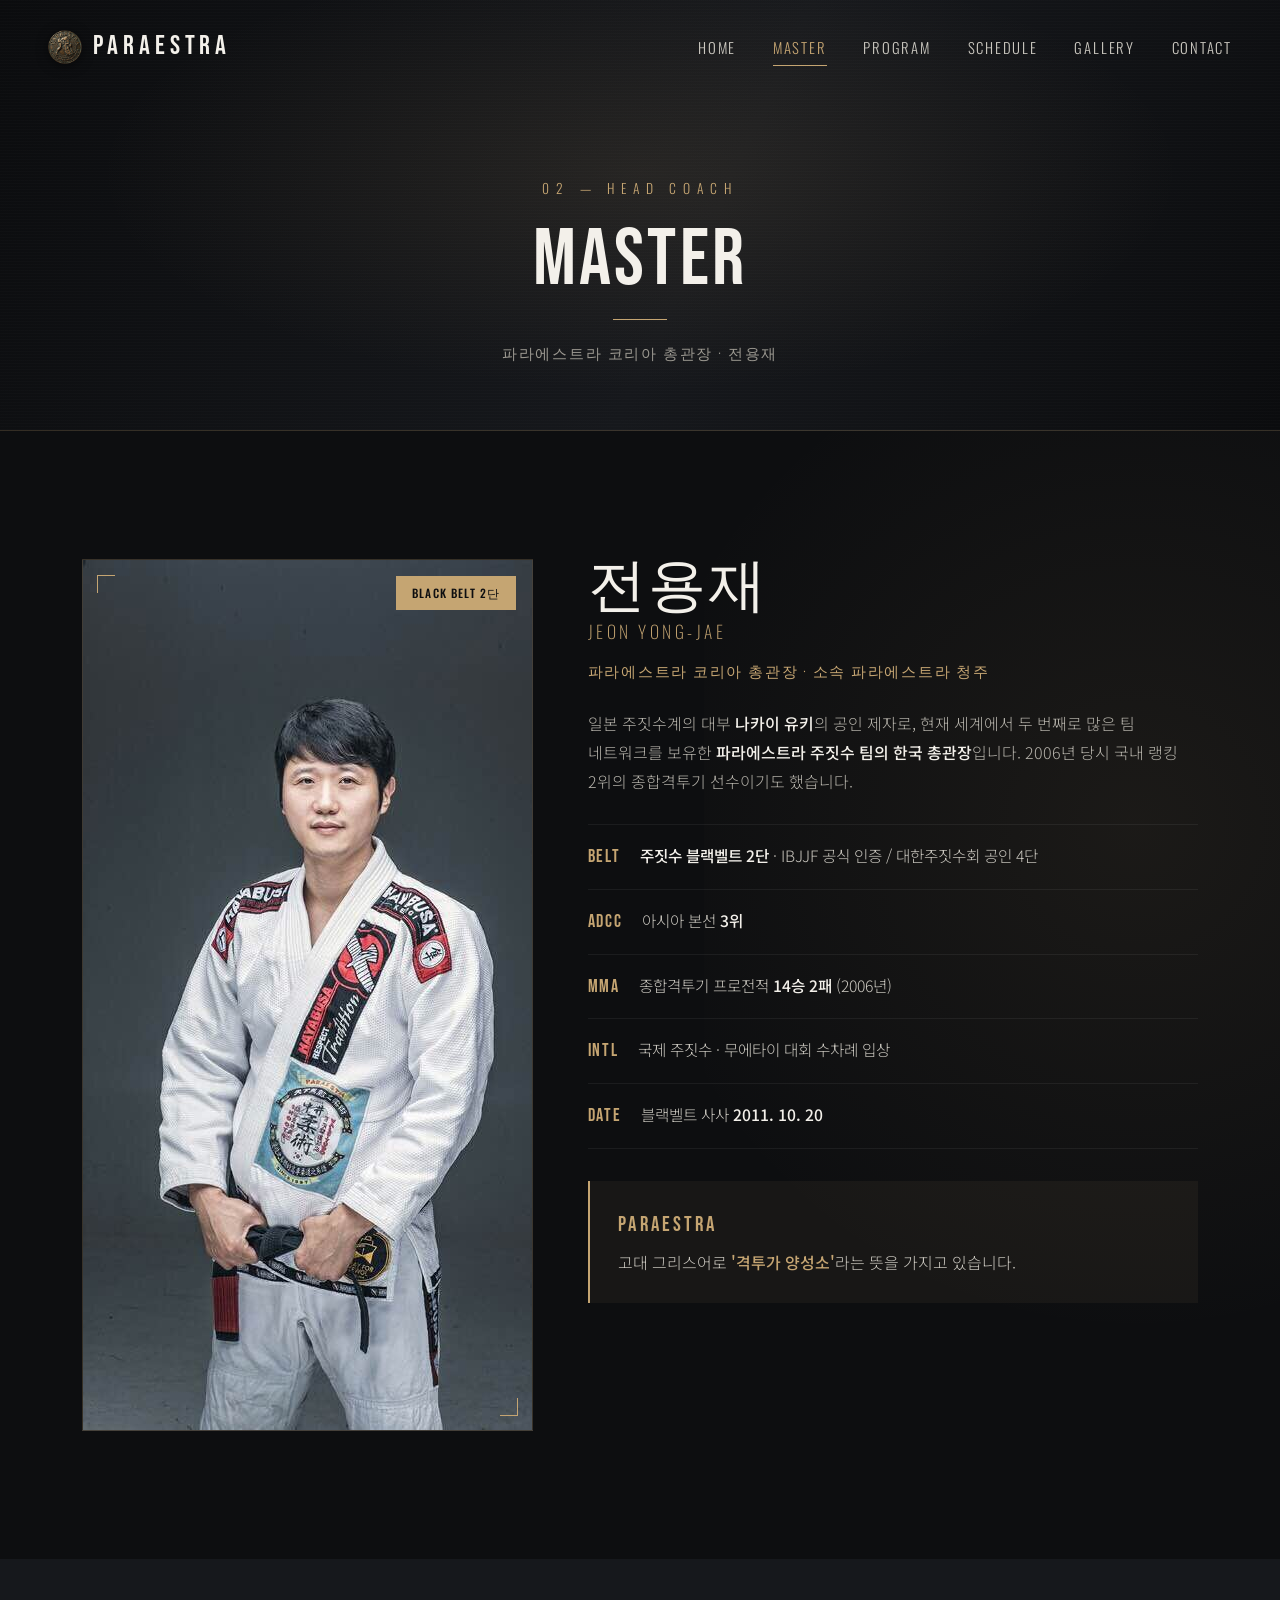
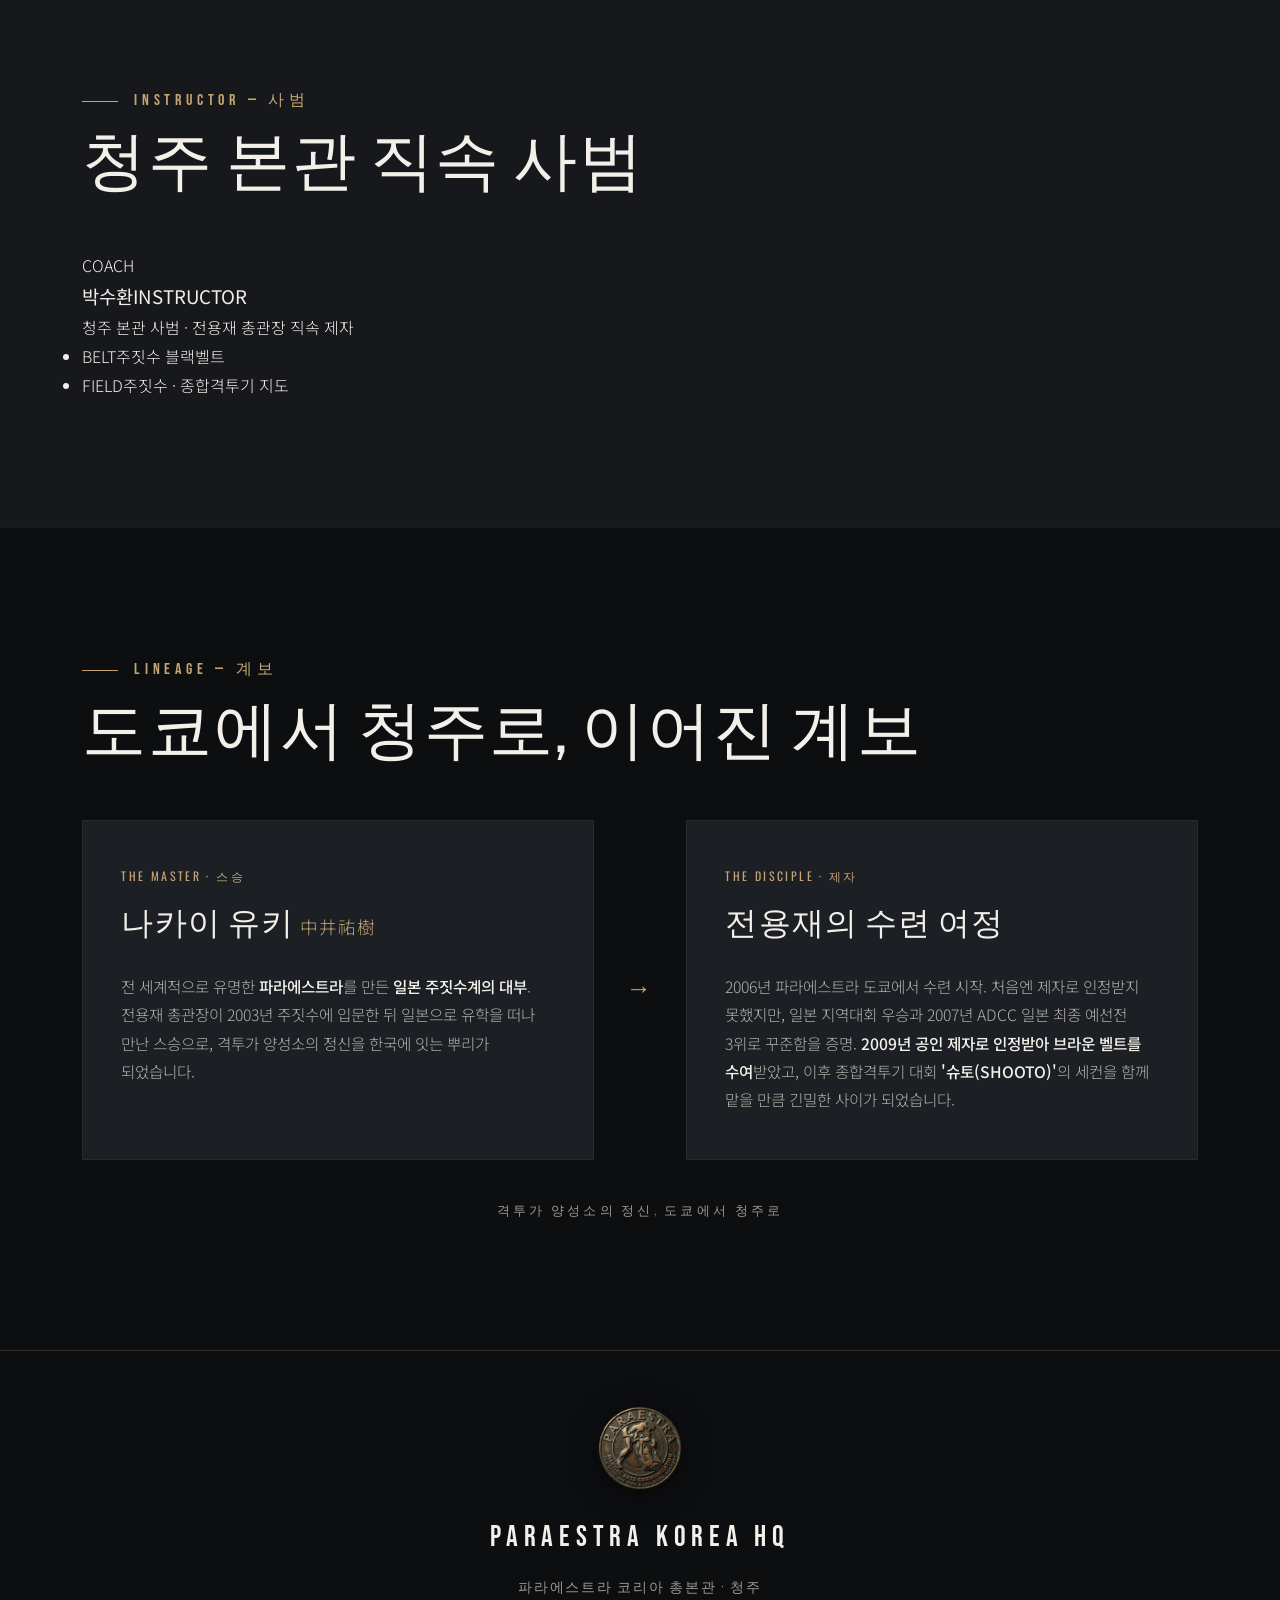
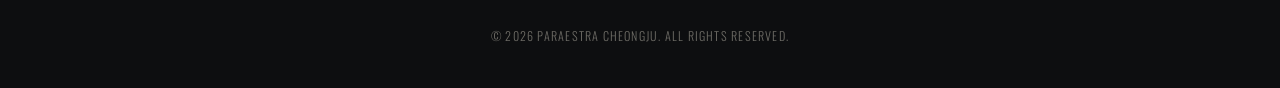
==== about.html @ 9a0b9398 "Add files via upload" ====
<!DOCTYPE html>
<html lang="ko">
<head>
<meta charset="UTF-8">
<meta name="viewport" content="width=device-width, initial-scale=1.0">
<title>PARAESTRA 청주 | 관장 소개</title>
<meta name="description" content="파라에스트라 코리아 총관장 전용재, 스승 나카이 유키로 이어지는 계보.">
<link rel="preconnect" href="https://fonts.googleapis.com">
<link rel="preconnect" href="https://fonts.gstatic.com" crossorigin>
<link href="https://fonts.googleapis.com/css2?family=Bebas+Neue&family=Oswald:wght@200;300;400;500;600&family=Noto+Sans+KR:wght@300;400;500;700&display=swap" rel="stylesheet">
<link rel="stylesheet" href="style.css">
</head>
<body class="subpage">
<header id="header">
  <a href="index.html" class="logo"><img class="logo-medal" src="logo.png" alt="">PARAESTRA</a>
  <button class="nav-toggle" id="navToggle" aria-label="menu">&#9776;</button>
  <nav id="nav">
    <a href="index.html">Home</a>
    <a href="about.html" class="active">Master</a>
    <a href="program.html">Program</a>
    <a href="schedule.html">Schedule</a>
    <a href="gallery.html">Gallery</a>
    <a href="contact.html">Contact</a>
  </nav>
</header>
<section class="page-top">
  <div class="pt-inner page-fade">
    <div class="pt-eye">02 — Head Coach</div>
    <h1>MASTER</h1>
    <div class="pt-vline"></div>
    <div class="pt-ko">파라에스트라 코리아 총관장 · 전용재</div>
  </div>
</section>

<section class="master" id="master" style="background:var(--bg)">
  <div class="wrap">
    <div class="master-grid">
      <div class="master-photo reveal">
        <span class="corner-tl"></span><span class="corner-br"></span>
        <span class="badge">Black Belt 2단</span>
        <img class="master-img" src="master.jpg" alt="전용재 총관장"
             onerror="this.style.display='none';this.nextElementSibling.style.display='block';">
        <div class="ph" style="display:none">
          <div class="mono">JEON</div>
          <p style="margin-top:.6rem;font-family:Oswald;font-weight:300;letter-spacing:.15em">관장님 사진<br><span style="font-size:.78rem;opacity:.6">master.jpg 로 교체</span></p>
        </div>
      </div>
      <div class="master-info reveal">
        <h2>전용재<span class="en">JEON YONG-JAE</span></h2>
        <div class="role">파라에스트라 코리아 총관장 · 소속 파라에스트라 청주</div>
        <p>일본 주짓수계의 대부 <b>나카이 유키</b>의 공인 제자로, 현재 세계에서 두 번째로 많은 팀 네트워크를 보유한 <b>파라에스트라 주짓수 팀의 한국 총관장</b>입니다. 2006년 당시 국내 랭킹 2위의 종합격투기 선수이기도 했습니다.</p>
        <ul class="records">
          <li><span class="k">BELT</span><span class="v"><b>주짓수 블랙벨트 2단</b> · IBJJF 공식 인증 / 대한주짓수회 공인 4단</span></li>
          <li><span class="k">ADCC</span><span class="v">아시아 본선 <b>3위</b></span></li>
          <li><span class="k">MMA</span><span class="v">종합격투기 프로전적 <b>14승 2패</b> (2006년)</span></li>
          <li><span class="k">INTL</span><span class="v">국제 주짓수 · 무에타이 대회 수차례 입상</span></li>
          <li><span class="k">DATE</span><span class="v">블랙벨트 사사 <b>2011. 10. 20</b></span></li>
        </ul>
        <div class="meaning">
          <span class="w">PARAESTRA</span>
          <p>고대 그리스어로 <b style="color:var(--gold)">'격투가 양성소'</b>라는 뜻을 가지고 있습니다.</p>
        </div>
      </div>
    </div>
  </div>
</section>

<!-- ===== 사범 소개 (정보는 아래 텍스트만 바꾸면 됩니다) ===== -->
<section class="coach" style="background:var(--bg2)">
  <div class="wrap">
    <div class="sec-head reveal">
      <span class="sec-num">Instructor — 사범</span>
      <h2 class="sec-title">청주 본관 직속 사범</h2>
    </div>
    <div class="coach-card reveal">
      <div class="coach-photo">
        <span class="corner-tl"></span><span class="corner-br"></span>
        <img class="coach-img" src="coach.jpg" alt="사범"
             onerror="this.style.display='none';this.nextElementSibling.style.display='flex';">
        <div class="coach-ph" style="display:none">COACH</div>
      </div>
      <div class="coach-info">
        <!-- ↓↓↓ 여기 사범 정보를 채우세요 ↓↓↓ -->
        <h3 class="coach-name">박수환<span class="coach-en">INSTRUCTOR</span></h3>
        <div class="coach-role">청주 본관 사범 · 전용재 총관장 직속 제자</div>
        <ul class="coach-belt">
          <li><span class="k">BELT</span><span class="v">주짓수 블랙벨트</span></li>
          <li><span class="k">FIELD</span><span class="v">주짓수 · 종합격투기 지도</span></li>
        </ul>
        <!-- ↑↑↑ 여기까지 ↑↑↑ -->
      </div>
    </div>
  </div>
</section>

<section class="lineage">
  <div class="wrap">
    <div class="sec-head reveal">
      <span class="sec-num">Lineage — 계보</span>
      <h2 class="sec-title">도쿄에서 청주로, 이어진 계보</h2>
    </div>
    <div class="lineage-grid">
      <div class="lin-card reveal">
        <div class="kick">The Master · 스승</div>
        <h3>나카이 유키 <span class="jp">中井祐樹</span></h3>
        <p>전 세계적으로 유명한 <b>파라에스트라</b>를 만든 <b>일본 주짓수계의 대부</b>. 전용재 총관장이 2003년 주짓수에 입문한 뒤 일본으로 유학을 떠나 만난 스승으로, 격투가 양성소의 정신을 한국에 잇는 뿌리가 되었습니다.</p>
      </div>
      <div class="lin-mid reveal">&rarr;</div>
      <div class="lin-card reveal">
        <div class="kick">The Disciple · 제자</div>
        <h3>전용재의 수련 여정</h3>
        <p>2006년 파라에스트라 도쿄에서 수련 시작. 처음엔 제자로 인정받지 못했지만, 일본 지역대회 우승과 2007년 ADCC 일본 최종 예선전 3위로 꾸준함을 증명. <b>2009년 공인 제자로 인정받아 브라운 벨트를 수여</b>받았고, 이후 종합격투기 대회 <b>'슈토(SHOOTO)'</b>의 세컨을 함께 맡을 만큼 긴밀한 사이가 되었습니다.</p>
      </div>
    </div>
    <div class="lin-foot reveal">격투가 양성소의 정신, 도쿄에서 청주로</div>
  </div>
</section>
<footer>
  <img class="footer-medal" src="logo.png" alt="PARAESTRA">
  <div class="flogo">PARAESTRA KOREA HQ</div>
  <div class="ko">파라에스트라 코리아 총본관 · 청주</div>
  <div class="copy">&copy; 2026 PARAESTRA CHEONGJU. ALL RIGHTS RESERVED.</div>
</footer>
<script src="script.js"></script>
</body>
</html>
---- style.css ----
:root{
    --bg:#0d0e10;
    --bg2:#16181c;
    --bg3:#1c1f24;
    --steel:#23262c;
    --gold:#c5a572;
    --gold-bright:#e6cd95;
    --gold-deep:#a8884a;
    --paper:#f3f0ea;
    --grey:#9b9890;
    --grey-dim:#6e6c66;
    --line:rgba(197,165,114,.22);
    --maxw:1180px;
  }
  *{margin:0;padding:0;box-sizing:border-box}
  /* 한글이 어절(띄어쓰기) 단위로만 줄바꿈되도록 — 단어 중간 끊김 방지 */
  body{word-break:keep-all;overflow-wrap:break-word}
  html{scroll-behavior:smooth}
  body{
    font-family:'Noto Sans KR',sans-serif;
    background:var(--bg);color:var(--paper);
    overflow-x:hidden;line-height:1.8;font-weight:300;
  }
  ::selection{background:var(--gold);color:var(--bg)}
  h1,h2,h3{font-weight:400}

  .gold{color:var(--gold)}
  .gold-grad{
    background:linear-gradient(180deg,var(--gold-bright),var(--gold-deep));
    -webkit-background-clip:text;background-clip:text;-webkit-text-fill-color:transparent;
  }

  /* ============ INTRO ============ */
  #intro{
    position:fixed;inset:0;z-index:9999;background:var(--bg);
    display:flex;align-items:center;justify-content:center;flex-direction:column;overflow:hidden;
  }
  #intro .ring{
    position:absolute;width:1px;height:1px;border-radius:50%;
    border:1px solid var(--gold);opacity:0;
    animation:ringExpand 2.4s cubic-bezier(.16,1,.3,1) .2s forwards;
  }
  @keyframes ringExpand{0%{width:1px;height:1px;opacity:.8}100%{width:680px;height:680px;opacity:0}}
  #intro .word{
    font-family:'Bebas Neue',sans-serif;letter-spacing:.34em;
    font-size:clamp(2.4rem,10vw,7rem);color:var(--paper);
    display:flex;overflow:hidden;padding-left:.34em;
  }
  #intro .word span{display:inline-block;transform:translateY(110%);animation:lUp .8s cubic-bezier(.16,1,.3,1) forwards}
  @keyframes lUp{to{transform:translateY(0)}}
  #intro .frameLine{
    width:0;height:1px;background:var(--gold);margin-top:1.6rem;
    animation:fLine 1.1s ease .7s forwards;
  }
  @keyframes fLine{to{width:min(420px,70vw)}}
  #intro .sub{
    font-family:'Oswald';font-weight:300;letter-spacing:.5em;font-size:clamp(.55rem,1.8vw,.85rem);
    color:var(--gold);margin-top:1.4rem;opacity:0;text-transform:uppercase;
    animation:fadeUp .9s ease 1.1s forwards;
  }
  #intro.done{animation:introOut .9s cubic-bezier(.7,0,.3,1) 2.3s forwards}
  @keyframes introOut{to{opacity:0;visibility:hidden}}
  @keyframes fadeUp{from{opacity:0;transform:translateY(14px)}to{opacity:1;transform:translateY(0)}}

  /* ============ ENTER GATE ============ */
  #gate{
    position:fixed;inset:0;z-index:9500;background:var(--bg);
    display:flex;align-items:center;justify-content:center;flex-direction:column;
    overflow:hidden;opacity:1;visibility:visible;transition:opacity .8s ease,visibility .8s ease;
  }
  #gate.hidden{opacity:0;visibility:hidden}
  #gate .gate-inner{opacity:0;transition:opacity .7s ease}
  #gate.ready .gate-inner{opacity:1}
  #gate::before{
    content:'';position:absolute;inset:0;
    background:linear-gradient(115deg,#0b0c0e,#16181c 50%,#0b0c0e),
      repeating-linear-gradient(0deg,rgba(255,255,255,.012) 0 1px,transparent 1px 3px);
  }
  #gate::after{content:'';position:absolute;inset:0;background:radial-gradient(ellipse at center,rgba(197,165,114,.08),transparent 60%)}
  #gate .gate-frame{position:absolute;inset:clamp(1.2rem,3vw,2.4rem);border:1px solid var(--line)}
  #gate .gate-inner{position:relative;z-index:2;text-align:center}
  #gate .crest{width:30px;height:30px;border:1px solid var(--gold);transform:rotate(45deg);margin:0 auto 2rem;position:relative}
  #gate .crest::after{content:'';position:absolute;inset:7px;background:var(--gold)}
  #gate .g-name{font-family:'Bebas Neue';font-size:clamp(2.2rem,7vw,4rem);letter-spacing:.3em;color:var(--paper);padding-left:.3em}
  #gate .g-sub{font-family:'Oswald';font-weight:300;letter-spacing:.4em;color:var(--gold);font-size:clamp(.55rem,1.6vw,.8rem);text-transform:uppercase;margin-top:.8rem}
  #gate .enter-btn{
    margin-top:3rem;background:transparent;color:var(--gold);
    font-family:'Bebas Neue';font-size:1.5rem;letter-spacing:.3em;padding:1.1rem 3.6rem;
    border:1px solid var(--gold);cursor:pointer;position:relative;overflow:hidden;
    transition:color .4s;padding-left:calc(3.6rem + .3em)
  }
  #gate .enter-btn span{position:relative;z-index:2}
  #gate .enter-btn::before{content:'';position:absolute;inset:0;background:var(--gold);transform:translateY(101%);transition:transform .4s cubic-bezier(.7,0,.3,1);z-index:1}
  #gate .enter-btn:hover{color:var(--bg)}
  #gate .enter-btn:hover::before{transform:translateY(0)}
  #gate .g-hint{margin-top:1.4rem;font-family:'Oswald';font-weight:300;letter-spacing:.2em;color:var(--grey-dim);font-size:.72rem;text-transform:uppercase}

  /* ============ FULLSCREEN FILM ============ */
  #film{
    position:fixed;inset:0;z-index:9400;
    background:radial-gradient(ellipse at center,#16181c,#000 80%);
    display:flex;align-items:center;justify-content:center;padding:clamp(1rem,4vw,3rem);
    opacity:0;visibility:hidden;
  }
  /* 나타날 때는 즉시 화면을 덮음(뒤 비침 방지), 사라질 때만 부드럽게 */
  #film.show{opacity:1;visibility:visible}
  #film.closing{opacity:0;visibility:hidden;transition:opacity .8s ease,visibility .8s ease}
  /* 영상 액자 — PC에서 적당히 축소(최대 960px), 16:9 비율 중앙 배치 */
  #film .film-stage{
    position:relative;width:100%;max-width:960px;aspect-ratio:16/9;
    max-height:calc(100vh - 6rem);background:#000;
    box-shadow:0 30px 80px rgba(0,0,0,.6);
  }
  #film video{width:100%;height:100%;object-fit:contain;background:#000;display:block}
  #film .film-frame{position:absolute;inset:.8rem;border:1px solid rgba(197,165,114,.3);z-index:3;pointer-events:none}
  #film .skip{
    position:absolute;bottom:clamp(1rem,3vw,1.6rem);right:clamp(1rem,3vw,1.6rem);z-index:4;
    background:rgba(13,14,16,.6);backdrop-filter:blur(8px);color:var(--paper);
    font-family:'Oswald';font-weight:300;letter-spacing:.18em;text-transform:uppercase;font-size:.8rem;
    padding:.7rem 1.5rem;border:1px solid var(--line);cursor:pointer;
    display:inline-flex;align-items:center;gap:.7rem;transition:all .3s;
  }
  #film .skip:hover{background:var(--gold);color:var(--bg);border-color:var(--gold)}
  #film .skip .arrow{font-family:'Bebas Neue';font-size:1.1rem}
  #film .replay{
    position:absolute;bottom:clamp(1rem,3vw,1.6rem);left:clamp(1rem,3vw,1.6rem);z-index:4;
    background:rgba(13,14,16,.6);backdrop-filter:blur(8px);color:var(--grey);
    font-family:'Oswald';font-weight:300;letter-spacing:.15em;text-transform:uppercase;font-size:.76rem;
    padding:.6rem 1.3rem;border:1px solid rgba(255,255,255,.12);cursor:pointer;transition:all .3s;
  }
  #film .replay:hover{color:var(--gold);border-color:var(--line)}
  /* 모바일: 여백 최소화, 화면 거의 꽉 차게 */
  @media(max-width:680px){
    #film{padding:0}
    #film .film-stage{max-width:100%;height:100%;aspect-ratio:auto;max-height:100%}
    #film .film-frame{inset:.6rem}
  }

  /* ============ NAV ============ */
  header{
    position:fixed;top:0;left:0;right:0;z-index:900;
    padding:1.4rem clamp(1.2rem,4vw,3rem);
    display:flex;align-items:center;justify-content:space-between;
    transition:background .4s,padding .4s,border-color .4s;
    border-bottom:1px solid transparent;
  }
  header.scrolled{
    background:rgba(13,14,16,.85);backdrop-filter:blur(16px);
    padding-top:.9rem;padding-bottom:.9rem;border-bottom:1px solid var(--line);
  }
  .logo{
    font-family:'Bebas Neue';font-size:1.7rem;letter-spacing:.18em;
    color:var(--paper);text-decoration:none;display:flex;align-items:center;gap:.7rem;
  }
  .logo .crest{width:22px;height:22px;border:1px solid var(--gold);transform:rotate(45deg);position:relative}
  .logo .crest::after{content:'';position:absolute;inset:5px;background:var(--gold)}
  nav{display:flex;gap:2.3rem;align-items:center}
  nav a{
    color:#cbc8c0;text-decoration:none;font-family:'Oswald';font-weight:300;
    font-size:.92rem;letter-spacing:.12em;text-transform:uppercase;position:relative;transition:color .25s;
  }
  nav a::after{content:'';position:absolute;left:0;bottom:-6px;height:1px;width:0;background:var(--gold);transition:width .3s}
  nav a:hover{color:var(--gold)}
  nav a:hover::after{width:100%}
  .nav-toggle{display:none;background:none;border:none;color:var(--gold);font-size:1.6rem;cursor:pointer;z-index:950}

  /* ============ HERO ============ */
  .hero{position:relative;min-height:100vh;display:flex;align-items:center;justify-content:center;text-align:center;overflow:hidden}
  .hero-video{position:absolute;inset:0;width:100%;height:100%;object-fit:cover;z-index:0;filter:grayscale(.4) brightness(.55) contrast(1.1)}
  .hero-fallback{
    position:absolute;inset:0;z-index:0;
    background:linear-gradient(115deg,#0b0c0e 0%,#16181c 50%,#0b0c0e 100%);
  }
  .hero-fallback::before{
    content:'';position:absolute;inset:0;
    background:repeating-linear-gradient(0deg,rgba(255,255,255,.015) 0 1px,transparent 1px 3px);
  }
  .hero-fallback::after{
    content:'';position:absolute;inset:0;
    background:radial-gradient(ellipse at 50% 45%,rgba(197,165,114,.1),transparent 60%);
  }
  .hero-overlay{position:absolute;inset:0;z-index:1;background:radial-gradient(ellipse at center,transparent 30%,rgba(13,14,16,.75) 95%)}
  .hero-frame{position:absolute;inset:clamp(1.2rem,3vw,2.4rem);border:1px solid var(--line);z-index:2;pointer-events:none}
  .hero-frame::before,.hero-frame::after{content:'';position:absolute;width:14px;height:14px;border:1px solid var(--gold)}
  .hero-frame::before{top:-1px;left:-1px;border-right:none;border-bottom:none}
  .hero-frame::after{bottom:-1px;right:-1px;border-left:none;border-top:none}
  .hero-content{position:relative;z-index:3;padding:0 1.4rem;max-width:880px}
  .hero .eye{font-family:'Oswald';font-weight:300;letter-spacing:.5em;color:var(--gold);font-size:clamp(.6rem,1.6vw,.9rem);text-transform:uppercase;opacity:0;animation:fadeUp .9s ease .2s forwards}
  .hero h1{font-family:'Bebas Neue';font-size:clamp(3.5rem,12vw,8.5rem);line-height:.86;letter-spacing:.04em;color:var(--paper);margin:1.4rem 0;opacity:0;animation:fadeUp 1s ease .4s forwards}
  .hero .vline{width:54px;height:1px;background:var(--gold);margin:0 auto;opacity:0;animation:fadeUp .9s ease .65s forwards}
  .hero .tag{margin-top:1.6rem;font-family:'Oswald';font-weight:300;letter-spacing:.18em;text-transform:uppercase;color:#bdbab2;font-size:clamp(.78rem,1.8vw,1rem);opacity:0;animation:fadeUp .9s ease .75s forwards}
  .hero .tag-ko{color:var(--grey);margin-top:.5rem;font-size:.95rem;letter-spacing:.04em;opacity:0;animation:fadeUp .9s ease .85s forwards}
  .hero-cta{margin-top:2.6rem;display:flex;gap:1.1rem;justify-content:center;flex-wrap:wrap;opacity:0;animation:fadeUp .9s ease 1s forwards}
  .btn{display:inline-flex;align-items:center;gap:.7rem;padding:1rem 2.4rem;font-family:'Oswald';font-weight:400;letter-spacing:.14em;text-transform:uppercase;text-decoration:none;font-size:.92rem;transition:all .3s;cursor:pointer}
  .btn-gold{background:var(--gold);color:var(--bg);border:1px solid var(--gold)}
  .btn-gold:hover{background:var(--gold-bright);border-color:var(--gold-bright)}
  .btn-line{background:transparent;color:var(--paper);border:1px solid rgba(243,240,234,.3)}
  .btn-line:hover{border-color:var(--gold);color:var(--gold)}
  .scroll-ind{position:absolute;bottom:2.4rem;left:50%;transform:translateX(-50%);z-index:3;font-family:'Oswald';color:var(--grey-dim);font-size:.7rem;letter-spacing:.35em;text-transform:uppercase;opacity:0;animation:fadeUp 1s ease 1.3s forwards}
  .scroll-ind .bar{width:1px;height:38px;background:linear-gradient(180deg,var(--gold),transparent);margin:.7rem auto 0;animation:barPulse 2s ease infinite}
  @keyframes barPulse{0%,100%{opacity:.3;transform:scaleY(.7)}50%{opacity:1;transform:scaleY(1)}}

  /* ============ SECTION GENERIC ============ */
  .wrap{max-width:var(--maxw);margin:0 auto;padding:clamp(4.5rem,10vw,8rem) clamp(1.4rem,4vw,2rem)}
  .sec-head{margin-bottom:3.4rem}
  .sec-num{font-family:'Bebas Neue';color:var(--gold);font-size:1rem;letter-spacing:.3em;display:flex;align-items:center;gap:1rem;margin-bottom:1rem}
  .sec-num::before{content:'';width:36px;height:1px;background:var(--gold)}
  .sec-title{font-family:'Bebas Neue';font-size:clamp(2.4rem,6vw,4rem);line-height:1;letter-spacing:.03em}
  .reveal{opacity:0;transform:translateY(38px);transition:opacity .9s ease,transform .9s ease}
  .reveal.in{opacity:1;transform:none}

  /* ============ PROGRAMS ============ */
  .programs{background:linear-gradient(180deg,var(--bg),var(--bg2))}
  .prog-grid{display:grid;grid-template-columns:1fr 1fr;gap:1.4rem}
  .prog-card{
    position:relative;padding:3rem 2.6rem;overflow:hidden;
    background:var(--bg3);border:1px solid rgba(255,255,255,.05);
    transition:border-color .4s,transform .4s;
  }
  .prog-card::before{content:'';position:absolute;top:0;left:0;width:0;height:1px;background:var(--gold);transition:width .5s}
  .prog-card:hover{transform:translateY(-5px);border-color:var(--line)}
  .prog-card:hover::before{width:100%}
  .prog-card .idx{font-family:'Bebas Neue';color:var(--gold);font-size:1rem;letter-spacing:.2em}
  .prog-card h3{font-family:'Bebas Neue';font-size:2.6rem;letter-spacing:.05em;margin:.6rem 0 .1rem}
  .prog-card .en{font-family:'Oswald';font-weight:300;color:var(--grey);letter-spacing:.3em;font-size:.8rem;text-transform:uppercase;margin-bottom:1.4rem}
  .prog-card p{color:#b5b2aa;font-weight:300;font-size:1.02rem}
  .prog-card .watermark{position:absolute;right:-1rem;bottom:-3.5rem;font-family:'Bebas Neue';font-size:11rem;color:rgba(197,165,114,.05);line-height:1;pointer-events:none;letter-spacing:.02em}

  /* ============ MASTER ============ */
  .master{background:var(--bg2);position:relative;overflow:hidden}
  .master::before{content:'';position:absolute;top:0;right:0;width:45%;height:100%;background:radial-gradient(circle at 75% 35%,rgba(197,165,114,.08),transparent 60%)}
  .master-grid{display:grid;grid-template-columns:.85fr 1.15fr;gap:3.4rem;align-items:stretch;position:relative}
  .master-photo{
    position:relative;background:linear-gradient(160deg,var(--steel),var(--bg));
    border:1px solid var(--line);overflow:hidden;min-height:480px;
    display:flex;align-items:flex-end;justify-content:center;
  }
  .master-photo .corner-tl,.master-photo .corner-br{position:absolute;width:18px;height:18px;border:1px solid var(--gold);z-index:3}
  .master-photo .corner-tl{top:.9rem;left:.9rem;border-right:none;border-bottom:none}
  .master-photo .corner-br{bottom:.9rem;right:.9rem;border-left:none;border-top:none}
  .master-photo .ph{text-align:center;color:var(--grey-dim);padding:2rem;width:100%}
  .master-photo .ph .mono{font-family:'Bebas Neue';font-size:5rem;letter-spacing:.1em;color:rgba(197,165,114,.18);line-height:1}
  .master-photo .badge{position:absolute;top:1rem;right:1rem;background:var(--gold);color:var(--bg);font-family:'Oswald';font-weight:500;font-size:.72rem;letter-spacing:.1em;padding:.4rem 1rem;text-transform:uppercase;z-index:4}
  .master-info h2{font-family:'Bebas Neue';font-size:clamp(2.4rem,5vw,3.6rem);letter-spacing:.04em;line-height:1}
  .master-info h2 .en{font-family:'Oswald';font-weight:200;color:var(--gold);font-size:1.1rem;letter-spacing:.2em;display:block;margin-top:.4rem}
  .master-info .role{color:var(--gold);font-family:'Oswald';font-weight:300;letter-spacing:.12em;margin:1rem 0 1.6rem;font-size:.92rem;text-transform:uppercase}
  .master-info p{color:#b5b2aa;font-weight:300;margin-bottom:1.2rem}
  .master-info p b{color:var(--paper);font-weight:500}
  .records{list-style:none;margin:1.8rem 0;display:grid;gap:0}
  .records li{display:grid;grid-template-columns:auto 1fr;gap:1.2rem;align-items:baseline;padding:1rem 0;border-bottom:1px solid rgba(255,255,255,.06)}
  .records li:first-child{border-top:1px solid rgba(255,255,255,.06)}
  .records .k{font-family:'Bebas Neue';color:var(--gold);font-size:1.1rem;letter-spacing:.1em;white-space:nowrap}
  .records .v{color:#cbc8c0;font-weight:300;font-size:.98rem}
  .records .v b{color:var(--paper);font-weight:500}
  .meaning{margin-top:2rem;padding:1.6rem 1.8rem;border-left:2px solid var(--gold);background:rgba(197,165,114,.06)}
  .meaning .w{font-family:'Bebas Neue';color:var(--gold);font-size:1.3rem;letter-spacing:.15em}
  .meaning p{color:#cbc8c0;margin:.3rem 0 0;font-weight:300}

  /* ============ LINEAGE ============ */
  .lineage{background:var(--bg);border-top:1px solid rgba(255,255,255,.05)}
  .lineage-grid{display:grid;grid-template-columns:1fr auto 1fr;gap:2rem;align-items:stretch}
  .lin-card{padding:2.8rem 2.4rem;background:var(--bg3);border:1px solid rgba(255,255,255,.05);position:relative}
  .lin-card .kick{font-family:'Oswald';font-weight:400;color:var(--gold);letter-spacing:.2em;font-size:.74rem;text-transform:uppercase}
  .lin-card h3{font-family:'Bebas Neue';font-size:2rem;letter-spacing:.04em;margin:.6rem 0 1.2rem}
  .lin-card h3 .jp{font-family:'Noto Sans KR';font-weight:300;color:var(--gold);font-size:1.1rem;letter-spacing:.05em}
  .lin-card p{color:#b5b2aa;font-weight:300;font-size:.98rem}
  .lin-card p b{color:var(--paper);font-weight:500}
  .lin-mid{display:flex;align-items:center;justify-content:center;font-family:'Bebas Neue';color:var(--gold);font-size:1.6rem;letter-spacing:.1em}
  .lin-foot{text-align:center;margin-top:2.4rem;font-family:'Oswald';font-weight:200;color:var(--grey);letter-spacing:.25em;text-transform:uppercase;font-size:.82rem}

  /* ============ SCHEDULE ============ */
  .schedule{background:linear-gradient(180deg,var(--bg2),var(--bg))}
  .sched-grid{display:grid;grid-template-columns:repeat(4,1fr);gap:1.2rem}
  .sched-card{position:relative;text-align:center;padding:2.6rem 1rem;background:var(--bg3);border:1px solid rgba(255,255,255,.05);transition:all .35s}
  .sched-card:hover{border-color:var(--line);background:var(--steel)}
  .sched-card .part{font-family:'Oswald';font-weight:300;color:var(--gold);font-size:.82rem;letter-spacing:.25em;text-transform:uppercase;margin-bottom:.8rem}
  .sched-card .time{font-family:'Bebas Neue';font-size:2.8rem;letter-spacing:.04em;line-height:1}
  .sched-card .ampm{display:block;color:var(--grey);font-size:.82rem;margin-top:.5rem;font-family:'Oswald';font-weight:300;letter-spacing:.05em}
  .feat-list{list-style:none;margin-top:2.6rem;display:grid;grid-template-columns:1fr 1fr;gap:0 2.4rem}
  .feat-list li{display:grid;grid-template-columns:auto 1fr;gap:1rem;align-items:center;padding:1.1rem 0;border-bottom:1px solid rgba(255,255,255,.06);color:#cbc8c0;font-weight:300;font-size:.96rem}
  .feat-list .n{font-family:'Bebas Neue';color:var(--gold);font-size:1.1rem;letter-spacing:.05em}

  /* ============ GALLERY ============ */
  .gallery{background:var(--bg)}
  .gal-grid{display:grid;grid-template-columns:repeat(4,1fr);grid-auto-rows:185px;gap:.7rem}
  .gal-item{position:relative;overflow:hidden;background:linear-gradient(150deg,var(--steel),var(--bg2));border:1px solid rgba(255,255,255,.05);display:flex;align-items:center;justify-content:center;transition:border-color .35s}
  .gal-item:hover{border-color:var(--line)}
  .gal-item .ph-t{font-family:'Bebas Neue';color:rgba(197,165,114,.2);font-size:1.6rem;letter-spacing:.2em}
  .gal-item.big{grid-column:span 2;grid-row:span 2}
  .gal-item.wide{grid-column:span 2}
  .gal-note{text-align:center;color:var(--grey-dim);margin-top:1.6rem;font-family:'Oswald';font-weight:300;letter-spacing:.1em;font-size:.85rem}

  /* ============ CONTACT ============ */
  .contact{background:linear-gradient(180deg,var(--bg),var(--bg2));border-top:1px solid rgba(255,255,255,.05)}
  .contact-grid{display:grid;grid-template-columns:1fr 1.1fr;gap:3rem}
  .contact-info .item{margin-bottom:2rem;padding-bottom:1.4rem;border-bottom:1px solid rgba(255,255,255,.06)}
  .contact-info .label{font-family:'Oswald';font-weight:400;color:var(--gold);letter-spacing:.2em;font-size:.74rem;text-transform:uppercase;margin-bottom:.6rem}
  .contact-info .val{font-size:1.1rem;color:var(--paper);font-weight:300}
  .social-row{display:flex;gap:1rem;margin-top:1.8rem;flex-wrap:wrap}
  .social-btn{display:inline-flex;align-items:center;gap:.6rem;padding:.9rem 1.6rem;text-decoration:none;font-family:'Oswald';font-weight:300;letter-spacing:.1em;font-size:.88rem;text-transform:uppercase;border:1px solid var(--line);color:var(--paper);transition:all .3s}
  .social-btn:hover{background:var(--gold);color:var(--bg);border-color:var(--gold)}
  .map-box{overflow:hidden;border:1px solid var(--line);min-height:380px;background:var(--bg3)}
  .map-box iframe{width:100%;height:100%;min-height:380px;border:0;filter:grayscale(.6) invert(.92) contrast(.95) hue-rotate(180deg)}

  /* ============ FOOTER ============ */
  footer{background:var(--bg);text-align:center;padding:3.4rem 1.5rem 2.6rem;border-top:1px solid var(--line)}
  footer .crest{width:24px;height:24px;border:1px solid var(--gold);transform:rotate(45deg);margin:0 auto 1.4rem;position:relative}
  footer .crest::after{content:'';position:absolute;inset:6px;background:var(--gold)}
  footer .flogo{font-family:'Bebas Neue';font-size:1.8rem;letter-spacing:.2em;color:var(--paper)}
  footer .ko{color:var(--grey);margin:.6rem 0 1.6rem;font-family:'Oswald';font-weight:300;letter-spacing:.12em;font-size:.9rem}
  footer .copy{color:var(--grey-dim);font-family:'Oswald';font-weight:300;font-size:.76rem;letter-spacing:.1em}

  /* ============ RESPONSIVE ============ */
  @media(max-width:880px){
    nav{position:fixed;top:0;right:0;height:100vh;width:78%;max-width:330px;background:rgba(13,14,16,.97);backdrop-filter:blur(18px);flex-direction:column;justify-content:center;gap:2.4rem;transform:translateX(100%);transition:transform .45s cubic-bezier(.7,0,.3,1);border-left:1px solid var(--line)}
    nav.open{transform:translateX(0)}
    nav a{font-size:1.2rem}
    .nav-toggle{display:block}
    .master-grid,.contact-grid{grid-template-columns:1fr}
    .lineage-grid{grid-template-columns:1fr}
    .lin-mid{padding:.4rem 0;transform:rotate(90deg)}
    .sched-grid{grid-template-columns:1fr 1fr}
    .gal-grid{grid-template-columns:1fr 1fr;grid-auto-rows:150px}
    .feat-list{grid-template-columns:1fr}
  }
  @media(max-width:480px){
    .prog-grid{grid-template-columns:1fr}
    .records li{grid-template-columns:1fr;gap:.2rem}
  }

/* ============ MULTI-PAGE 보강 ============ */
/* 서브페이지 공통 — 상단 고정 헤더에 가리지 않도록 본문을 아래로 */
.subpage{padding-top:0}
.subpage .page-top{
  position:relative;padding:clamp(8rem,16vw,11rem) clamp(1.4rem,4vw,2rem) clamp(3rem,6vw,4rem);
  text-align:center;overflow:hidden;
  background:linear-gradient(115deg,#0b0c0e,#16181c 55%,#0b0c0e);
  border-bottom:1px solid var(--line);
}
.subpage .page-top::before{
  content:'';position:absolute;inset:0;
  background:repeating-linear-gradient(0deg,rgba(255,255,255,.012) 0 1px,transparent 1px 3px);
}
.subpage .page-top::after{
  content:'';position:absolute;inset:0;
  background:radial-gradient(ellipse at 50% 40%,rgba(197,165,114,.1),transparent 60%);
}
.subpage .page-top .pt-inner{position:relative;z-index:2}
.subpage .page-top .pt-eye{font-family:'Oswald';font-weight:300;letter-spacing:.5em;color:var(--gold);font-size:clamp(.6rem,1.6vw,.85rem);text-transform:uppercase}
.subpage .page-top h1{font-family:'Bebas Neue';font-size:clamp(2.6rem,8vw,5rem);letter-spacing:.04em;line-height:1;margin:1.2rem 0}
.subpage .page-top .pt-vline{width:54px;height:1px;background:var(--gold);margin:0 auto}
.subpage .page-top .pt-ko{margin-top:1.2rem;font-family:'Oswald';font-weight:300;letter-spacing:.12em;color:var(--grey);font-size:.95rem}

/* 현재 페이지 메뉴 강조 */
nav a.active{color:var(--gold)}
nav a.active::after{width:100%}

/* 페이지 진입 페이드 */
.page-fade{opacity:0;animation:pageIn .7s ease .05s forwards}
@keyframes pageIn{to{opacity:1}}

/* 홈 하단 '더 알아보기' 카드들 */
.home-links{background:linear-gradient(180deg,var(--bg2),var(--bg))}
.hl-grid{display:grid;grid-template-columns:repeat(3,1fr);gap:1.2rem}
.hl-card{
  position:relative;display:block;text-decoration:none;color:var(--paper);
  padding:2.4rem 2rem;background:var(--bg3);border:1px solid rgba(255,255,255,.05);
  transition:border-color .4s,transform .4s;overflow:hidden;
}
.hl-card::before{content:'';position:absolute;top:0;left:0;width:0;height:1px;background:var(--gold);transition:width .5s}
.hl-card:hover{transform:translateY(-5px);border-color:var(--line)}
.hl-card:hover::before{width:100%}
.hl-card .hl-num{font-family:'Bebas Neue';color:var(--gold);font-size:.95rem;letter-spacing:.2em}
.hl-card h3{font-family:'Bebas Neue';font-size:1.8rem;letter-spacing:.04em;margin:.5rem 0 .3rem}
.hl-card p{color:var(--grey);font-weight:300;font-size:.92rem}
.hl-card .hl-go{margin-top:1.2rem;font-family:'Oswald';font-weight:300;letter-spacing:.15em;color:var(--gold);font-size:.82rem;text-transform:uppercase}
@media(max-width:880px){.hl-grid{grid-template-columns:1fr}}

/* ============ LOGO (금속 메달) ============ */
/* 인트로 — 메달이 페이드+스케일로 등장하며 은은한 골드 글로우 */
#intro .intro-logo{
  width:clamp(150px,32vw,260px);height:auto;position:relative;z-index:2;
  opacity:0;transform:scale(.82);
  filter:drop-shadow(0 0 40px rgba(197,165,114,.35));
  animation:logoIn 1.4s cubic-bezier(.16,1,.3,1) .25s forwards;
}
@keyframes logoIn{to{opacity:1;transform:scale(1)}}

/* ENTER 게이트 메달 */
#gate .gate-logo{
  width:clamp(130px,26vw,210px);height:auto;margin:0 auto 1.8rem;display:block;
  filter:drop-shadow(0 0 30px rgba(197,165,114,.25));
}

/* 헤더 로고 메달 */
.logo .logo-medal{
  width:34px;height:34px;object-fit:contain;
  filter:drop-shadow(0 2px 6px rgba(0,0,0,.5));
}
header.scrolled .logo .logo-medal{width:30px;height:30px;transition:width .3s,height .3s}

/* 푸터 메달 */
footer .footer-medal{
  width:84px;height:84px;object-fit:contain;margin:0 auto 1.4rem;display:block;
  filter:drop-shadow(0 4px 14px rgba(0,0,0,.5));
}

/* 히어로 배경 워터마크 — 크고 은은하게 */
.hero-watermark{
  position:absolute;top:50%;left:50%;transform:translate(-50%,-50%);
  width:min(78vh,680px);max-width:120%;height:auto;z-index:0;
  opacity:.06;pointer-events:none;
  filter:grayscale(.2);
}
@media(max-width:680px){
  .hero-watermark{width:115vw;opacity:.05}
}

/* ============ FILM TITLE CARD (영상 시작 타이틀) ============ */
#film .film-title{
  position:absolute;inset:0;z-index:5;background:#000;
  display:flex;align-items:center;justify-content:center;text-align:center;
  opacity:1;transition:opacity 1s ease;
}
#film .film-title.gone{opacity:0;pointer-events:none}
#film .ft-inner{padding:2rem}
#film .ft-eye{
  font-family:'Oswald';font-weight:300;letter-spacing:.5em;font-size:clamp(.55rem,1.5vw,.78rem);
  color:var(--grey);text-transform:uppercase;
  opacity:0;transform:translateY(10px);animation:ftUp .9s ease .3s forwards;
}
#film .ft-main{
  font-family:'Bebas Neue';font-size:clamp(2.6rem,8vw,5rem);letter-spacing:.12em;
  color:var(--paper);margin:.8rem 0 .2rem;padding-left:.12em;
  opacity:0;transform:translateY(14px);animation:ftUp 1s ease .55s forwards;
}
#film .ft-line{
  width:0;height:1px;background:var(--gold);margin:1rem auto;
  animation:ftLine 1s ease .9s forwards;
}
#film .ft-sub{
  font-family:'Oswald';font-weight:300;letter-spacing:.28em;font-size:clamp(.7rem,2vw,1rem);
  color:var(--gold);text-transform:uppercase;
  opacity:0;animation:ftFade 1s ease 1.2s forwards;
}
#film .ft-ko{
  font-family:'Noto Sans KR';font-weight:300;letter-spacing:.2em;font-size:.85rem;
  color:var(--grey);margin-top:.7rem;
  opacity:0;animation:ftFade 1s ease 1.45s forwards;
}
@keyframes ftUp{to{opacity:1;transform:translateY(0)}}
@keyframes ftFade{to{opacity:1}}
@keyframes ftLine{to{width:clamp(120px,30%,260px)}}

/* ============ GALLERY FEED (블로그형) ============ */
.gal-status{text-align:center;color:var(--grey);font-family:'Oswald';font-weight:300;letter-spacing:.1em;padding:3rem 0}
.gal-feed{display:grid;grid-template-columns:repeat(3,1fr);gap:1.4rem}
.feed-card{background:var(--bg3);border:1px solid rgba(255,255,255,.05);overflow:hidden;transition:border-color .35s,transform .35s}
.feed-card:hover{border-color:var(--line);transform:translateY(-4px)}
.fc-photo{position:relative;aspect-ratio:4/3;background:linear-gradient(150deg,var(--steel),var(--bg2));cursor:pointer;overflow:hidden}
.fc-photo img{width:100%;height:100%;object-fit:cover;transition:transform .5s}
.feed-card:hover .fc-photo img{transform:scale(1.04)}
.fc-ph{position:absolute;inset:0;display:flex;align-items:center;justify-content:center;font-family:'Bebas Neue';color:rgba(197,165,114,.2);letter-spacing:.2em}
.fc-badge{position:absolute;bottom:.7rem;right:.7rem;background:rgba(13,14,16,.7);backdrop-filter:blur(6px);color:var(--gold);font-family:'Oswald';font-weight:300;font-size:.8rem;letter-spacing:.05em;padding:.25rem .7rem;border:1px solid var(--line)}
.fc-body{padding:1.3rem 1.4rem 1.5rem}
.fc-title{font-family:'Bebas Neue';font-size:1.5rem;letter-spacing:.03em;line-height:1.1}
.fc-text{color:#b5b2aa;font-weight:300;font-size:.92rem;margin-top:.5rem;display:-webkit-box;-webkit-line-clamp:2;-webkit-box-orient:vertical;overflow:hidden}
.fc-date{color:var(--grey-dim);font-family:'Oswald';font-weight:300;letter-spacing:.1em;font-size:.78rem;margin-top:.9rem}
@media(max-width:880px){.gal-feed{grid-template-columns:1fr 1fr}}
@media(max-width:560px){.gal-feed{grid-template-columns:1fr}}

/* ============ LIGHTBOX ============ */
.lightbox{position:fixed;inset:0;z-index:9700;background:rgba(8,9,11,.94);backdrop-filter:blur(6px);display:none;align-items:center;justify-content:center}
.lightbox.open{display:flex}
.lb-stage{max-width:90vw;max-height:80vh;display:flex;align-items:center;justify-content:center}
.lb-stage img{max-width:90vw;max-height:80vh;object-fit:contain;border:1px solid var(--line)}
.lb-close{position:absolute;top:1.4rem;right:1.6rem;background:none;border:none;color:var(--paper);font-size:2.4rem;line-height:1;cursor:pointer;opacity:.7;transition:opacity .2s}
.lb-close:hover{opacity:1;color:var(--gold)}
.lb-nav{position:absolute;top:50%;transform:translateY(-50%);background:rgba(20,22,26,.6);border:1px solid var(--line);color:var(--paper);font-size:2rem;width:54px;height:54px;cursor:pointer;transition:all .25s}
.lb-nav:hover{background:var(--gold);color:var(--bg)}
.lb-prev{left:1.4rem}.lb-next{right:1.4rem}
.lb-caption{position:absolute;bottom:1.6rem;left:0;right:0;text-align:center}
.lb-title{font-family:'Bebas Neue';font-size:1.4rem;letter-spacing:.05em;color:var(--paper)}
.lb-count{font-family:'Oswald';font-weight:300;color:var(--gold);letter-spacing:.2em;font-size:.85rem;margin-top:.3rem}
@media(max-width:680px){.lb-nav{width:42px;height:42px;font-size:1.5rem}.lb-prev{left:.5rem}.lb-next{right:.5rem}}

/* ============ ADMIN ============ */
.admin-lock{display:flex;justify-content:center;padding:2rem 0}
.lock-box{background:var(--bg3);border:1px solid var(--line);padding:2.6rem 2.4rem;max-width:420px;width:100%;text-align:center}
.lock-title{font-family:'Bebas Neue';font-size:1.8rem;letter-spacing:.05em;color:var(--gold)}
.lock-desc{color:var(--grey);font-weight:300;font-size:.92rem;margin:.6rem 0 1.6rem}
.lock-err{color:#d9776b;font-size:.85rem;margin-top:.8rem;min-height:1rem}
.adm-input,.adm-textarea{width:100%;background:var(--bg);border:1px solid rgba(255,255,255,.12);color:var(--paper);padding:.9rem 1rem;font-family:'Noto Sans KR';font-weight:300;font-size:1rem;margin-bottom:1rem}
.adm-input:focus,.adm-textarea:focus{outline:none;border-color:var(--gold)}
.adm-textarea{resize:vertical}
.adm-label{display:block;font-family:'Oswald';font-weight:400;color:var(--gold);letter-spacing:.12em;font-size:.78rem;text-transform:uppercase;margin-bottom:.5rem}
.adm-file{width:100%;color:var(--grey);font-size:.9rem;margin-bottom:1rem}
.adm-preview{display:grid;grid-template-columns:repeat(4,1fr);gap:.6rem;margin-bottom:1rem}
.pv-item{aspect-ratio:1;overflow:hidden;border:1px solid var(--line)}
.pv-item img{width:100%;height:100%;object-fit:cover}
.adm-btn{background:var(--steel);color:var(--paper);border:1px solid var(--line);padding:.9rem 2rem;font-family:'Oswald';font-weight:400;letter-spacing:.1em;text-transform:uppercase;cursor:pointer;transition:all .25s;width:100%}
.adm-btn:hover{border-color:var(--gold)}
.adm-btn-gold{background:var(--gold);color:var(--bg);border-color:var(--gold);margin-top:.5rem}
.adm-btn-gold:hover{background:var(--gold-bright)}
.adm-btn:disabled{opacity:.5;cursor:default}
.adm-msg{text-align:center;color:var(--gold);font-size:.9rem;margin-top:1rem;min-height:1.2rem}
.adm-hr{border:none;border-top:1px solid rgba(255,255,255,.08);margin:2.5rem 0 1.4rem}
.adm-list-head{font-family:'Oswald';font-weight:400;color:var(--gold);letter-spacing:.12em;text-transform:uppercase;font-size:.82rem;margin-bottom:1rem}
.adm-row{display:grid;grid-template-columns:60px 1fr auto;gap:1rem;align-items:center;padding:.8rem 0;border-bottom:1px solid rgba(255,255,255,.06)}
.ar-thumb{width:60px;height:60px;background:var(--steel);overflow:hidden;border:1px solid rgba(255,255,255,.08)}
.ar-thumb img{width:100%;height:100%;object-fit:cover}
.ar-title{font-family:'Noto Sans KR';font-weight:500;color:var(--paper)}
.ar-meta{color:var(--grey-dim);font-size:.8rem;font-family:'Oswald';font-weight:300;letter-spacing:.05em;margin-top:.2rem}
.ar-del{background:none;border:1px solid rgba(217,119,107,.4);color:#d9776b;padding:.5rem 1rem;font-family:'Oswald';font-weight:300;font-size:.8rem;letter-spacing:.05em;cursor:pointer;transition:all .25s}
.ar-del:hover{background:#d9776b;color:var(--bg)}
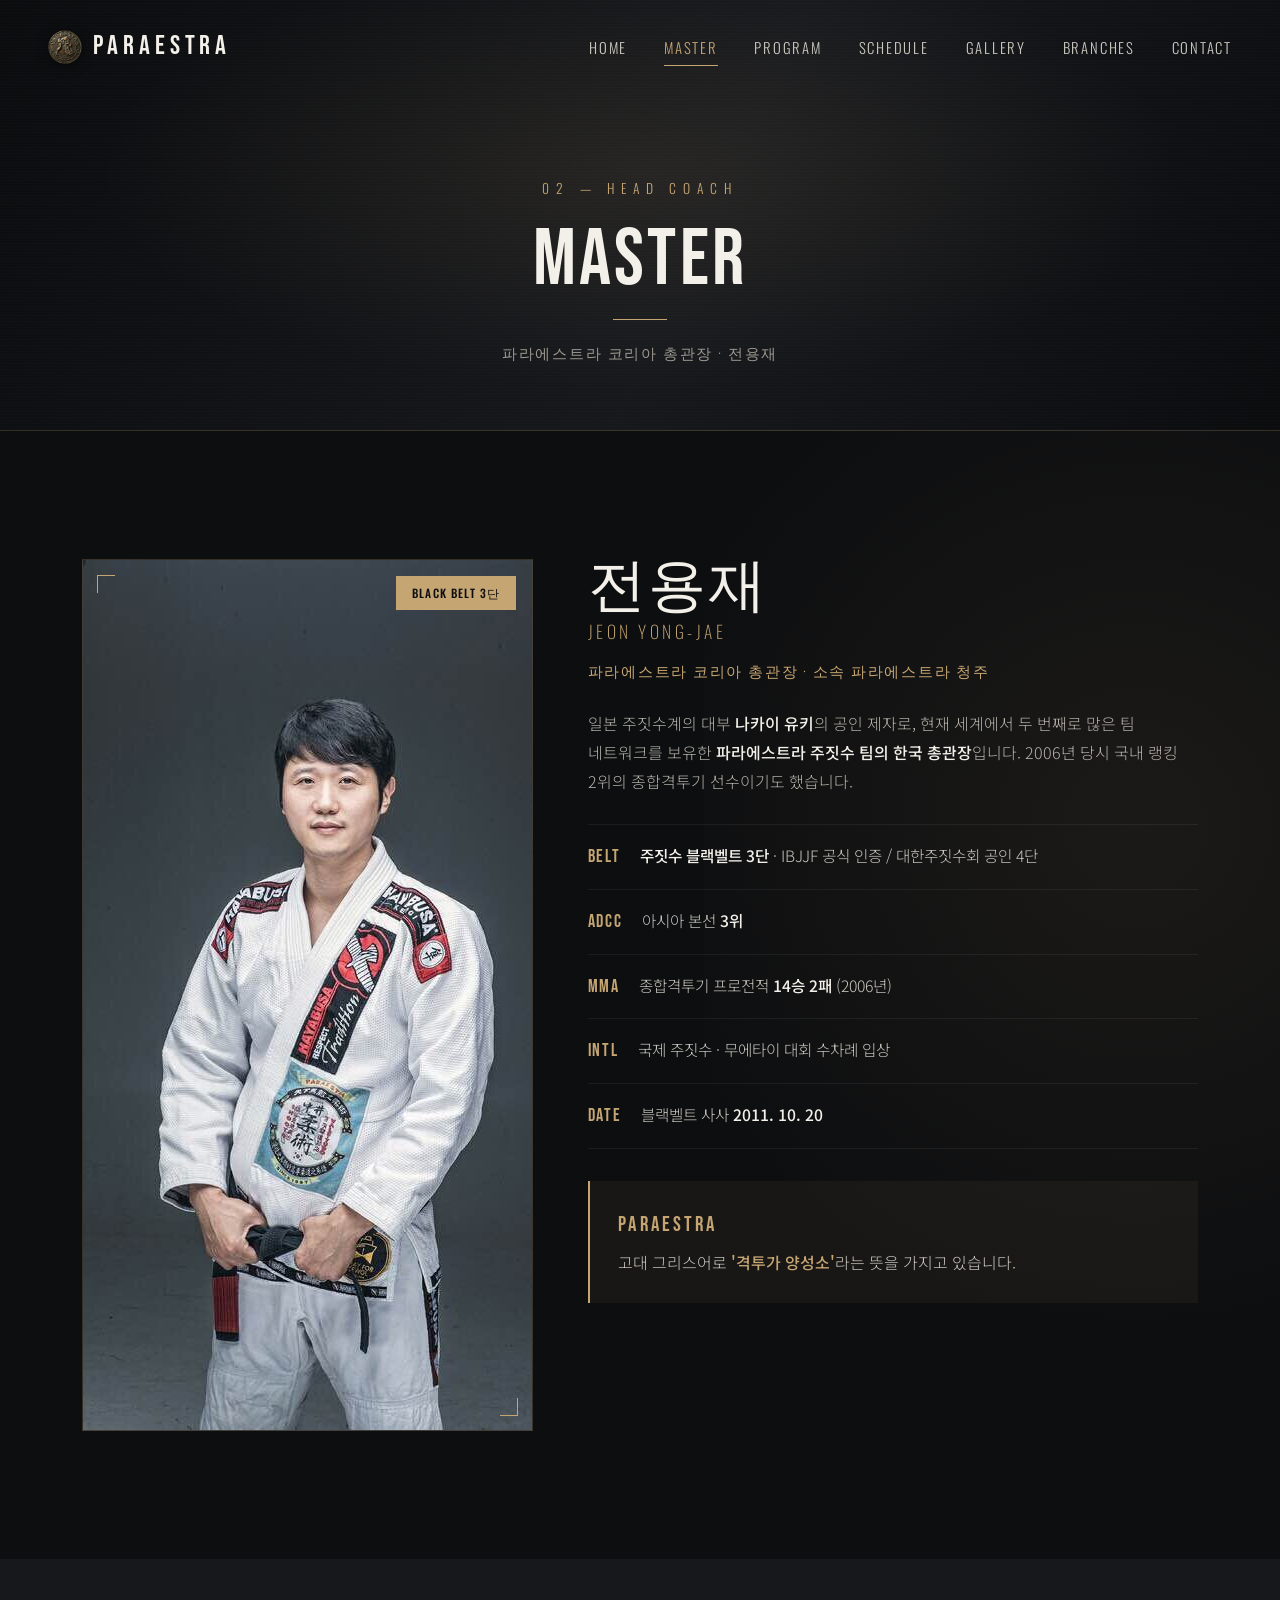
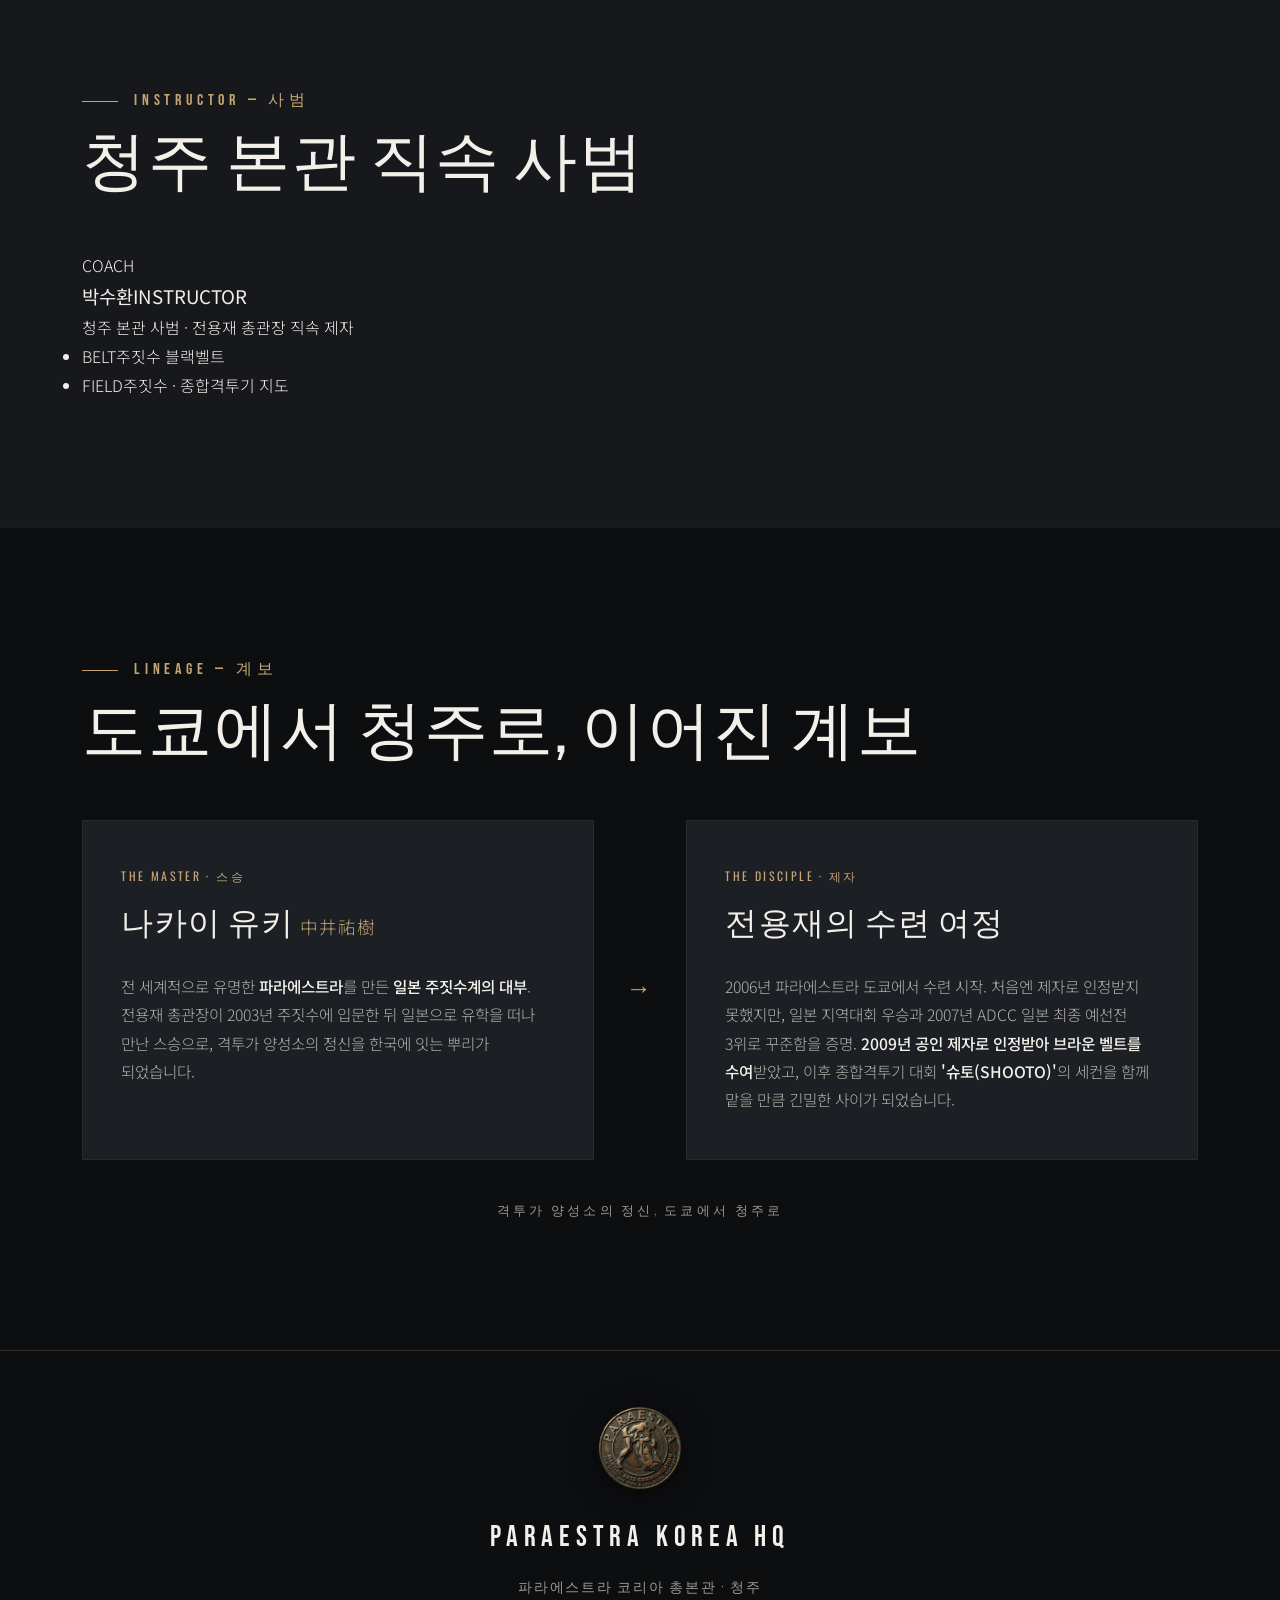
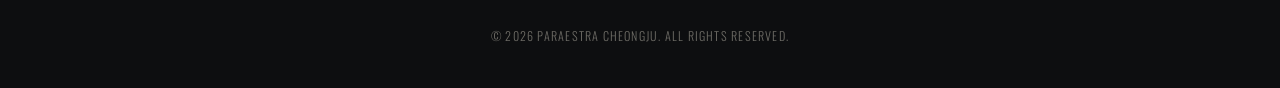
==== commit 688aa9c1: "Add files via upload" ====
--- a/about.html
+++ b/about.html
@@ -20,6 +20,7 @@
     <a href="program.html">Program</a>
     <a href="schedule.html">Schedule</a>
     <a href="gallery.html">Gallery</a>
+    <a href="branches.html">Branches</a>
     <a href="contact.html">Contact</a>
   </nav>
 </header>
@@ -37,7 +38,7 @@
     <div class="master-grid">
       <div class="master-photo reveal">
         <span class="corner-tl"></span><span class="corner-br"></span>
-        <span class="badge">Black Belt 2단</span>
+        <span class="badge">Black Belt 3단</span>
         <img class="master-img" src="master.jpg" alt="전용재 총관장"
              onerror="this.style.display='none';this.nextElementSibling.style.display='block';">
         <div class="ph" style="display:none">
@@ -50,7 +51,7 @@
         <div class="role">파라에스트라 코리아 총관장 · 소속 파라에스트라 청주</div>
         <p>일본 주짓수계의 대부 <b>나카이 유키</b>의 공인 제자로, 현재 세계에서 두 번째로 많은 팀 네트워크를 보유한 <b>파라에스트라 주짓수 팀의 한국 총관장</b>입니다. 2006년 당시 국내 랭킹 2위의 종합격투기 선수이기도 했습니다.</p>
         <ul class="records">
-          <li><span class="k">BELT</span><span class="v"><b>주짓수 블랙벨트 2단</b> · IBJJF 공식 인증 / 대한주짓수회 공인 4단</span></li>
+          <li><span class="k">BELT</span><span class="v"><b>주짓수 블랙벨트 3단</b> · IBJJF 공식 인증 / 대한주짓수회 공인 4단</span></li>
           <li><span class="k">ADCC</span><span class="v">아시아 본선 <b>3위</b></span></li>
           <li><span class="k">MMA</span><span class="v">종합격투기 프로전적 <b>14승 2패</b> (2006년)</span></li>
           <li><span class="k">INTL</span><span class="v">국제 주짓수 · 무에타이 대회 수차례 입상</span></li>
